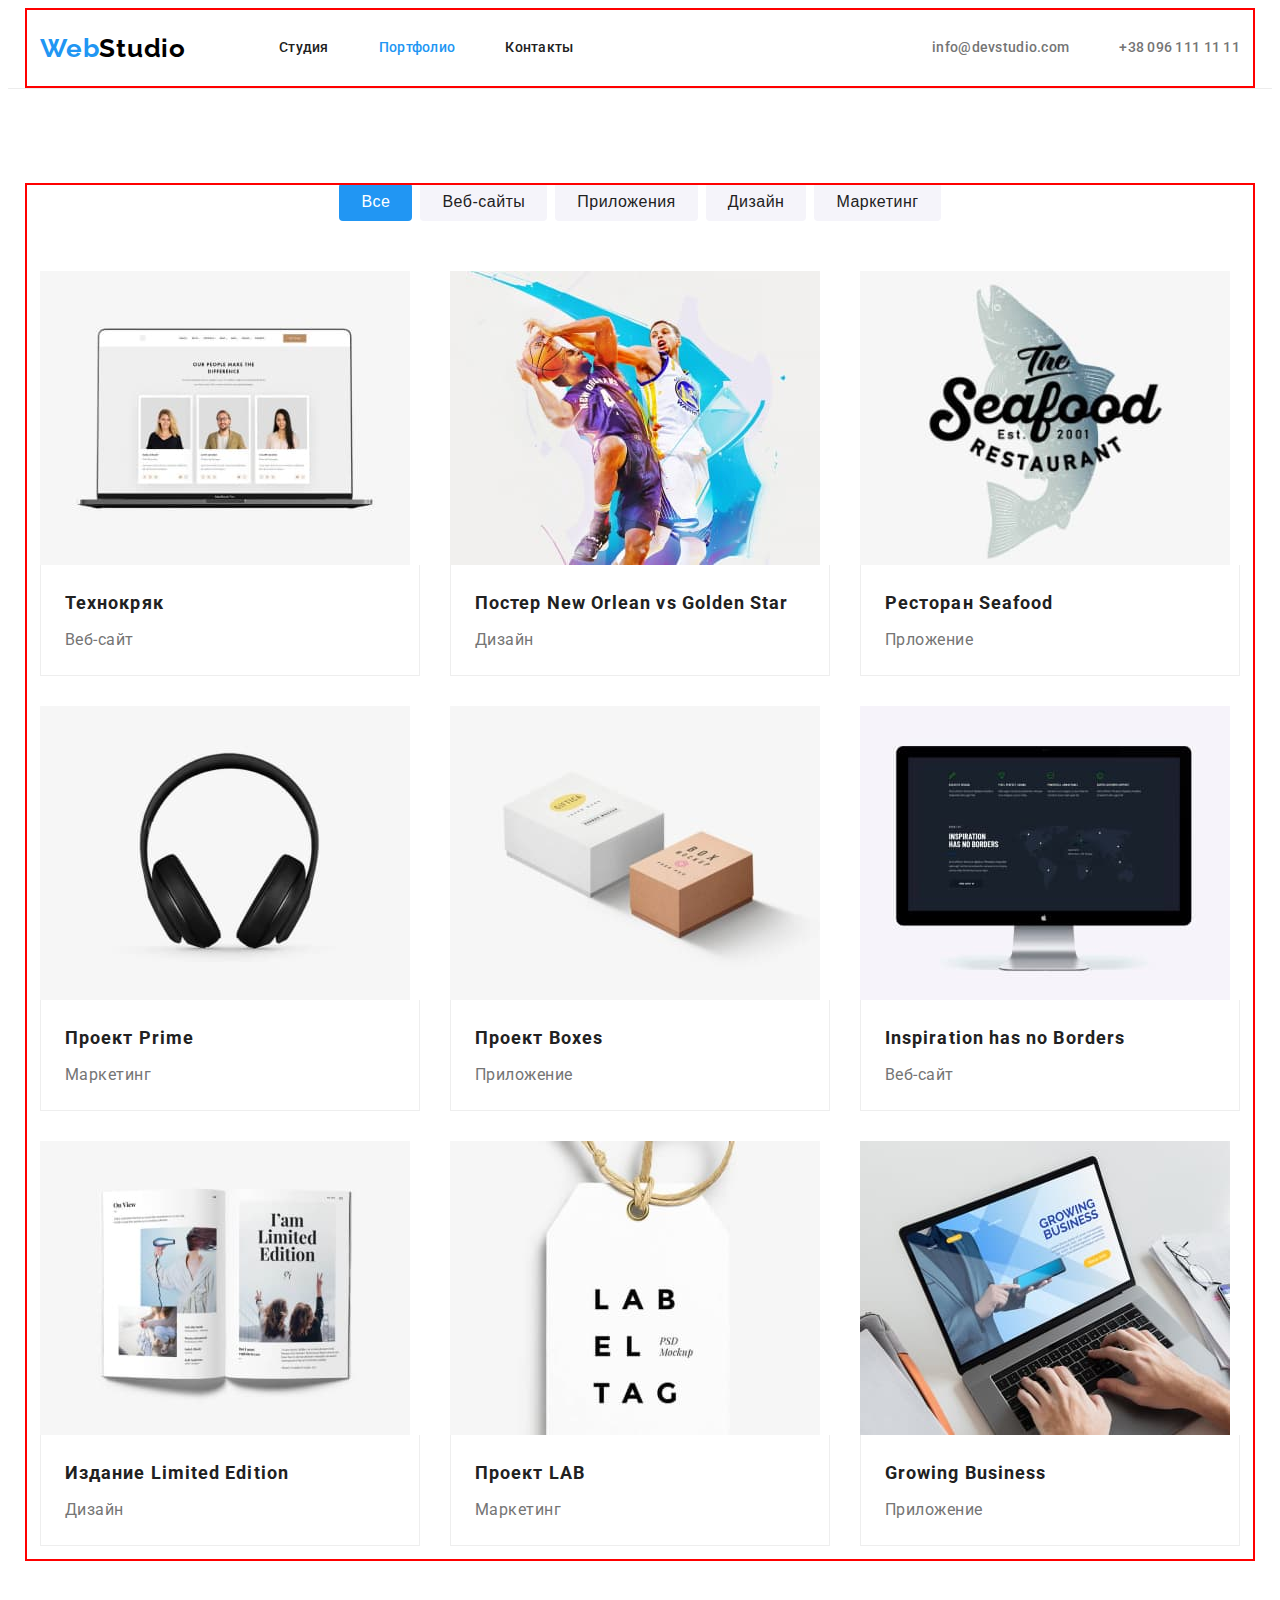
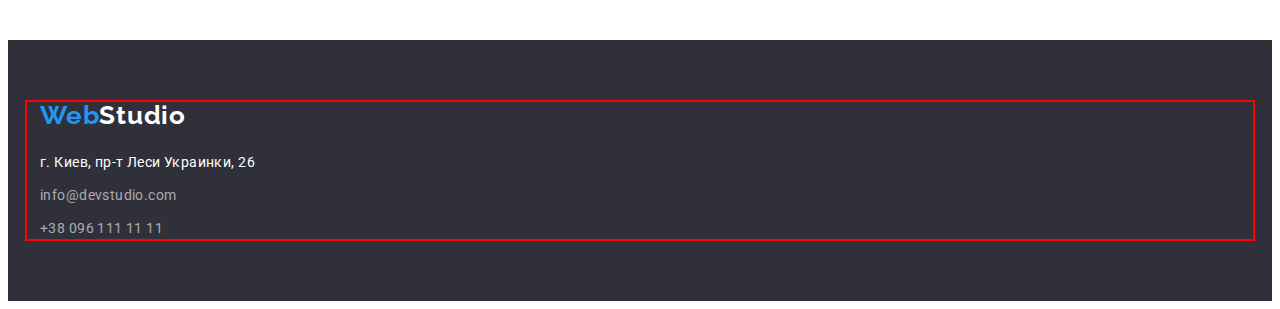
==== portfolio.html @ 1b269baf "hw 4" ====
<!DOCTYPE html>
<html lang="ru">
<head>
    <meta charset="UTF-8">
    <meta http-equiv="X-UA-Compatible" content="IE=edge">
    <meta name="viewport" content="width=device-width, initial-scale=1.0">
    <link rel="preconnect" href="https://fonts.googleapis.com">
    <link rel="preconnect" href="https://fonts.gstatic.com" crossorigin>
    <link href="https://fonts.googleapis.com/css2?family=Raleway:wght@700&family=Roboto:wght@400;500;700;900&display=swap" rel="stylesheet">
    <link
    rel="stylesheet"
    href="https://cdnjs.cloudflare.com/ajax/libs/modern-normalize/1.1.0/modern-normalize.min.css"
    integrity="sha512-wpPYUAdjBVSE4KJnH1VR1HeZfpl1ub8YT/NKx4PuQ5NmX2tKuGu6U/JRp5y+Y8XG2tV+wKQpNHVUX03MfMFn9Q=="
    crossorigin="anonymous" referrerpolicy="no-referrer"/>
    <link rel="stylesheet" href="./css/styles.css"/>
    <title>Portfolio</title>

</head>
<body>
<!--Header-Portfolio-->
    <header class="header">
        <div class="container header-container">
            <a class="logo link" href="">
                <span class="logo-web">Web</span><span class="logo-studio">Studio</span>
            </a>
            <nav class="header-nav">
                <ul class="header-list list">
                    <li class="header-item">
                        <a class="header-link link" href="./index.html">Студия</a>
                    </li>
                    <li class="header-item">
                        <a class="header-link link current" href="./portfolio.html">Портфолио</a>
                    </li>
                    <li class="header-item">
                        <a class="header-link link" href="">Контакты</a>
                    </li>
                </ul>
            </nav>
            <ul class="header-contacts list">
                <li class="header-contact-item">
                    <a class="contact-link link" href="mailto:info@devstudio.com">info@devstudio.com</a>
                </li>
                <li class="header-contact-item">
                    <a class="contact-link link" href="tel:+380961111111">+38 096 111 11 11</a>
                </li>
            </ul>
        </div>
    </header>
<!--Main-Portfolio-->
        <main class="portfolio-main">
            <section class="portfolio-project section">
            <div class="container">
                <ul class="filter-list list">
                    <li class="filter-item">
                        <button class="filter-btn current" type="button">Все</button></li>
                    <li class="filter-item">
                        <button class="filter-btn" type="button">Веб-сайты</button></li>
                    <li class="filter-item">
                        <button class="filter-btn" type="button">Приложения</button></li>
                    <li class="filter-item">
                        <button class="filter-btn" type="button">Дизайн</button></li>
                    <li class="filter-item">
                        <button class="filter-btn" type="button">Маркетинг</button></li>
                </ul>              
                       
                <ul class="projects-list card-set list">
                    <li class="project-item card-set-item">
                        <img class="portfolio-img" src="./images/portfolio/project1.jpg" alt="Технокряк" width="370" height="294">
                        <div class="portfolio-wrapper">
                            <h3 class="project-title">Технокряк</h3>
                            <p class="project-text">Веб-сайт</p>
                        </div>                        
                    </li>
                    <li class="project-item card-set-item">
                        <img class="portfolio-img" src="./images/portfolio/project2.jpg" alt="Постер New Orlean vs Golden Star" width="370" height="294">
                        <div class="portfolio-wrapper">
                            <h3 class="project-title">Постер New Orlean vs Golden Star</h3>
                            <p class="project-text">Дизайн</p>
                        </div>                        
                    </li>
                    <li class="project-item card-set-item">
                        <img class="portfolio-img" src="./images/portfolio/project3.jpg" alt="Ресторан Seafood" width="370" height="294">
                        <div class="portfolio-wrapper">
                            <h3 class="project-title">Ресторан Seafood</h3>
                            <p class="project-text">Прложение</p>
                        </div>                        
                    </li>
                    <li class="project-item card-set-item">
                        <img class="portfolio-img" src="./images/portfolio/project4.jpg" alt="Проект Prime" width="370" height="294">
                        <div class="portfolio-wrapper">
                            <h3 class="project-title">Проект Prime</h3>
                            <p class="project-text">Маркетинг</p>
                        </div>                        
                    </li>
                    <li class="project-item card-set-item">
                        <img class="portfolio-img" src="./images/portfolio/project5.jpg" alt="Проект Boxes" width="370" height="294">
                        <div class="portfolio-wrapper">
                            <h3 class="project-title">Проект Boxes</h3>
                            <p class="project-text">Приложение</p>
                        </div>                        
                    </li>
                    <li class="project-item card-set-item">
                        <img class="portfolio-img" src="./images/portfolio/project6.jpg" alt="Inspiration has no Borders" width="370" height="294">
                        <div class="portfolio-wrapper">
                            <h3 class="project-title">Inspiration has no Borders</h3>
                            <p class="project-text">Веб-сайт</p>
                        </div>                        
                    </li>
                    <li class="project-item card-set-item">
                        <img class="portfolio-img" src="./images/portfolio/project7.jpg" alt="Издание Limited Edition" width="370" height="294">
                        <div class="portfolio-wrapper">
                            <h3 class="project-title">Издание Limited Edition</h3>
                            <p class="project-text">Дизайн</p>
                        </div>                        
                    </li>
                    <li class="project-item card-set-item">
                        <img class="portfolio-img" src="./images/portfolio/project8.jpg" alt="Проект LAB" width="370" height="294">
                        <div class="portfolio-wrapper">
                            <h3 class="project-title">Проект LAB</h3>
                            <p class="project-text">Маркетинг</p>
                        </div>                        
                    </li>
                    <li class="project-item card-set-item">
                        <img class="portfolio-img" src="./images/portfolio/project9.jpg" alt="Growing Business" width="370" height="294">
                        <div class="portfolio-wrapper">
                            <h3 class="project-title">Growing Business</h3>
                            <p class="project-text">Приложение</p>
                        </div>                        
                    </li>
                  </ul>
            </div>
            </section>
        </main>
<!--Footer-->
    <footer class="footer">
        <div class="container">
            <a class="footer-logo link" href="">
                <span class="footer-logo-web">Web</span><span class="footer-logo-studio">Studio</span>
            </a>
            <address class="address">
                <ul class="contacts">
                    <li class="address-item">г. Киев, пр-т Леси Украинки, 26</li>
                    <li class="address-item"><a class="address-link link" href="mailto:info@devstudio.com">info@devstudio.com</a></li>
                    <li class="address-item"><a class="address-link link" href="tel:+380961111111">+38 096 111 11 11</a></li>
                </ul>
            </address>
        </div>
    </footer>
    
</body>
</html>
---- css/styles.css ----
:root {
    --text-color:#212121;
    --secondry-text-color: #757575;
    --link-text-color: #2196F3;

    --item: 3;
    --indent: 30px;
}


body {
    font-family: 'Roboto', sans-serif;
    color: var(--text-color);
}

h1, h2, h3, h4, p, ul {
    margin-top: 0;
}

p:last-child {
    margin: 0;
}

img {
    display: block;
}
.list {
    list-style: none;
    margin: 0;
    padding: 0;
}

.link {
    text-decoration: none;
    color: currentColor;
}

.section {
    padding-top: 94px;
    padding-bottom: 94px;
}
.container {
    outline: 2px solid red;
    outline-offset: -2px;
    width: 1200px;
    padding-left: 15px;
    padding-right: 15px;
    margin-left: auto;
    margin-right: auto;
}
/*сетка на флексах*/
.card-set {
    display: flex;
    flex-wrap: wrap;
    margin: calc(-1 * var(--indent)/2);    
}

.card-set-item {
    flex-basis: calc((100% - var(--indent) * var(--item)) / var(--item));

    margin: calc(var(--indent)/2)
}
/*-----------Header-----------*/

.header {
   border-bottom: 1px solid #ECECEC;
}
.header-container {
    display: flex;
    align-items: center;
}

.header-item {
    margin-right: 50px;
}
.header-item:last-child {
    margin-right: 0;
}
.header-contacts {
    display: flex;
    margin-left: auto;
}

.logo {
    font-family: 'Raleway';
    font-weight: 700;
    font-size: 26px;
    line-height: 1.19;
    letter-spacing: 0.03em;
    margin-right: 93px;
}
.logo-web {
    color: var(--link-text-color);
}
.logo-studio {
    color: #000000;
}

.header-list {
display: flex;
}

.header-link {
    font-weight: 500;
    font-size: 14px;
    line-height: 1.14;
    letter-spacing: 0.02em;
    color: var(--text-color);
    display: block;
    padding-top: 32px;
    padding-bottom: 32px;
}
.current {
    color: var(--link-text-color);
}

.header-contact-item:not(:last-child) {
    margin-right: 50px;
}

.contact-link {
    font-weight: 500;
    font-size: 14px;
    line-height: 1.14;
    letter-spacing: 0.02em;
    color: var(--secondry-text-color);
    padding-top: 32px;
    padding-bottom: 32px;
    display: block;
}
.icon-mail,
.icon-tel {
    margin-right: 10px;
    fill: var(--secondry-text-color);
    align-self: center;
}
.header-link:hover,
.contact-link:hover {
    color: var(--link-text-color);
}
.header-link:focus,
.contact-link:focus {
    color: var(--link-text-color);
}

/*-----------MAIN-----------*/
.main-title {
    padding-top: 200px;
    padding-bottom: 200px;

    background-color: #2F303A; 
}

.main-text {
    margin-left: auto;
    margin-right: auto;
    margin-bottom: 30px;
        
    font-weight: 900;
    font-size: 44px;
    line-height: 1.36;
    text-align: center;
    letter-spacing: 0.06em;
    color: #FFFFFF;
    text-transform: uppercase;
    width: 696px;
    height: 120px;
    left: 452px;
    top: 280px;
}
.btn {
    display: block;
    margin-left: auto;
    margin-right: auto;
    padding: 10px 32px;

    font-family: inherit;
    font-weight: 700;
    font-size: 16px;
    line-height: 1.88;
    letter-spacing: 0.06em;    
    color: #FFFFFF;
    background-color: #2196F3;
    box-shadow: 0px 4px 4px rgba(0, 0, 0, 0.15);
    border-radius: 4px;
    border: none;
    cursor: pointer;
    
}    
.btn:hover {
    color: #FFFFFF;
    background-color: #188CE8;
}
.btn:focus {
    color: #FFFFFF;
    background-color: #188CE8;
}
.overlay {
    max-width: 1600px;
    height: 600px;
    margin-left: auto;
    margin-right: auto;
    background-image: linear-gradient(to right,
        rgba(47, 48, 58, 0.4),
        rgba(47, 48, 58, 0.4)), url(../images/headerImg.jpg);
    background-repeat: no-repeat;
    background-position: center;
    background-size: cover;
    background-color: #2F303A;
}
 /*Преимущества*/
.benefits {
    padding-bottom: 47px;
}
.benefits-list {
     --item: 4;
}
/*.benefits-icon::before {
   display: block;
   content: "";
   width: 270px;
   height: 120px;
   left: 215px;
   top: 774px;
   background-repeat: no-repeat;
   background-size: contain;
   background-position: center;
   background-color: #F5F4FA;
   border-radius: 4px;
   
}
.benefits-icon:nth-child(1)::before{
background-image: url(../images/icon.svg/antenna\ 1.svg);
}
.benefits-icon:nth-child(2)::before{
    background-image: url(../images/icon.svg/clock\ 1.svg);
}
.benefits-icon:nth-child(3)::before{
background-image: url(../images/icon.svg/diagram\ 1.svg);
}
.benefits-icon:nth-child(4)::before{
    background-image: url(../images/icon.svg/astronaut\ 1.svg);
}*/


.feature {
    font-weight: 700;
    font-size: 14px;
    line-height: 1.14;
    letter-spacing: 0.03em;
    color: var(--text-color);
    text-transform: uppercase;
    margin-top: 30px;
}

.feature-item {
    font-size: 14px;
    line-height: 1.71;
    letter-spacing: 0.03em;
    color: var(--secondry-text-color);
}
/*Чем мы занимаемся*/
.features {
    padding-top: 47px;
}
.cards {
    font-weight: 700;
    font-size: 36px;
    line-height: 1.17;
    text-align: center;
    letter-spacing: 0.03em;
    color: var(--text-color);
}
.card-set-item {
    list-style: none;
}
/*Наша команда*/
.main-team {
    background-color: #F5F4FA;
}
.team {
    font-weight: 700;
    font-size: 36px;
    line-height: 1.17;
    text-align: center;
    letter-spacing: 0.03em;
    color: var(--text-color);
}
.team-list {
    --item: 4;
}
.team-item {
    list-style: none;
}
.team-item {
    box-shadow: 0px 1px 3px rgba(0, 0, 0, 0.12), 0px 1px 1px rgba(0, 0, 0, 0.14), 0px 2px 1px rgba(0, 0, 0, 0.2);
}
.team-wrapper {
    padding: 30px 10px;
    background-color: #FFFFFF;
}
.team-name {
    font-weight: 500;
    font-size: 16px;
    line-height: 1.19;
    text-align: center;
    letter-spacing: 0.03em;
    color: var(--text-color);
    
    margin-bottom: 10px;

}
.team-position {
    font-size: 16px;
    line-height: 1.19;
    text-align: center;
    letter-spacing: 0.03em;
    color: var(--secondry-text-color);
}
.icon-list {
    display: flex;
    margin-bottom: 30px;
    margin-left: 32px;
    margin-right: 32px;
}
.icon-list .icon-item + .icon-item {
    margin-left: 10px;
}
.icon-link {
    display: flex;
    justify-content: center;
    align-items: center;
    width: 44px;
    height: 44px;
    background-color: #FFFFFF;
    border-radius: 50%;
    transition: background-color 250ms cubic-bezier(0.4, 0, 0.2, 1),
            color 250ms cubic-bezier(0.4, 0, 0.2, 1);
}
.icon-link:hover {
    background-color: var(--link-text-color);
}
.team-icon {
    width: 20px;
    height: 20px;
    fill: #afb1b8;
}
/*Постоянные клиенты*/
.clients {
    padding-top: 94px;
    padding-bottom: 94px;
}
.client-link {
    display: flex;
    justify-content: center;
    align-items: center;
    width: 170px;
    height: 92px;
    border: 1px solid #afb1b8;
    border-radius: 4px;
    transition: color 250ms cubic-bezier(0.4, 0, 0.2, 1);
}
.client-link:hover {
    border: 1px solid var(--link-text-color);
}
.client-logo {
    width: 106px;
    height: 60px;
    fill: #afb1b8;
}

 /*-----------FOOTER-----------*/
.footer {
    background: #2F303A;
    padding-top: 60px;
    padding-bottom: 60px;
}
.footer-logo {
    font-family: 'Raleway';
    font-weight: 700;
    font-size: 26px;
    line-height: 1.19;
    letter-spacing: 0.03em;
}
.footer-logo-web {
    color: var(--link-text-color)
}
.footer-logo-studio {
    color: #FFFFFF;
}
.address {
    margin-top: 20px;
    font-size: 14px;
    line-height: 1.71;
    letter-spacing: 0.03em;
    color: #FFFFFF;
    font-style: normal;
}
.contacts {
    margin: 0;
    padding: 0;
}
.address-link {
    font-weight: 400;
    font-size: 14px;
    line-height: 1.71;
    letter-spacing: 0.03em;
    color: rgba(255, 255, 255, 0.6);    
}
.address-link:hover {
    color: var(--link-text-color);
}
.address-link:focus {
    color: var(--link-text-color)
}
.address-item {
    list-style: none;
}
.address-item:not(:last-child) {
    margin-bottom: 9px;
}
.join-title {
    margin-bottom: 20px;
    font-weight: 700;
    font-size: 14px;
    line-height: 1.14;
    text-transform: uppercase;
    color: #FFFFFF
}
.social {
    display: flex;
}
.social-link {
    display: flex;
    justify-content: center;
    align-items: center;
    width: 44px;
    height: 44px;
    background-color: rgba(255, 255, 255, 0.1);
    border-radius: 50%;
    transition: background-color 250ms cubic-bezier(0.4, 0, 0.2, 1),
        color 250ms cubic-bezier(0.4, 0, 0.2, 1);
}
.social-link:hover {
    background-color: var(--link-text-color);
}
.social-icon {
    width: 20px;
    height: 20px;
    fill: #FFFFFF;
}
 /*-----------Main-Portfolio-----------*/
 .filter-list {
     display: flex;
     justify-content: center;
     margin-bottom: 50px;
 }
 .filter-item:not(:last-child) {
     margin-right: 8px;
 }
    
 .filter-btn {
    padding: 6px 22px;
    font-weight: 500;
    font-size: 16px;
    line-height: 1.62;
    text-align: center;
    letter-spacing: 0.03em;
    color: #212121;
    background-color: #F5F4FA;
    
    border: none;
    border-radius: 4px;
    cursor: pointer;
 }
 .filter-btn:hover, 
 .filter-btn:focus {
    color: #FFFFFF;
    background-color: #2196F3;
    box-shadow: 0px 3px 1px rgba(0, 0, 0, 0.1), 0px 1px 2px rgba(0, 0, 0, 0.08),
            0px 2px 2px rgba(0, 0, 0, 0.12);
 }
  .filter-btn.current {
    color: #FFFFFF;
    background-color: #2196F3;
 }
 .project-item {
    list-style: none;
 }
 .portfolio-wrapper {
     padding: 20px 24px;
     border: 1px solid #EEEEEE;
     border-top: none;
 }

 .project-title {
    font-weight: 700;
    font-size: 18px;
    line-height: 2;
    letter-spacing: 0.06em;
    color: var(--text-color);
    margin-bottom: 4px;
 }
 .project-text {
    font-size: 16px;
    line-height: 1.88;
    letter-spacing: 0.03em;
    color: var(--secondry-text-color)
 }
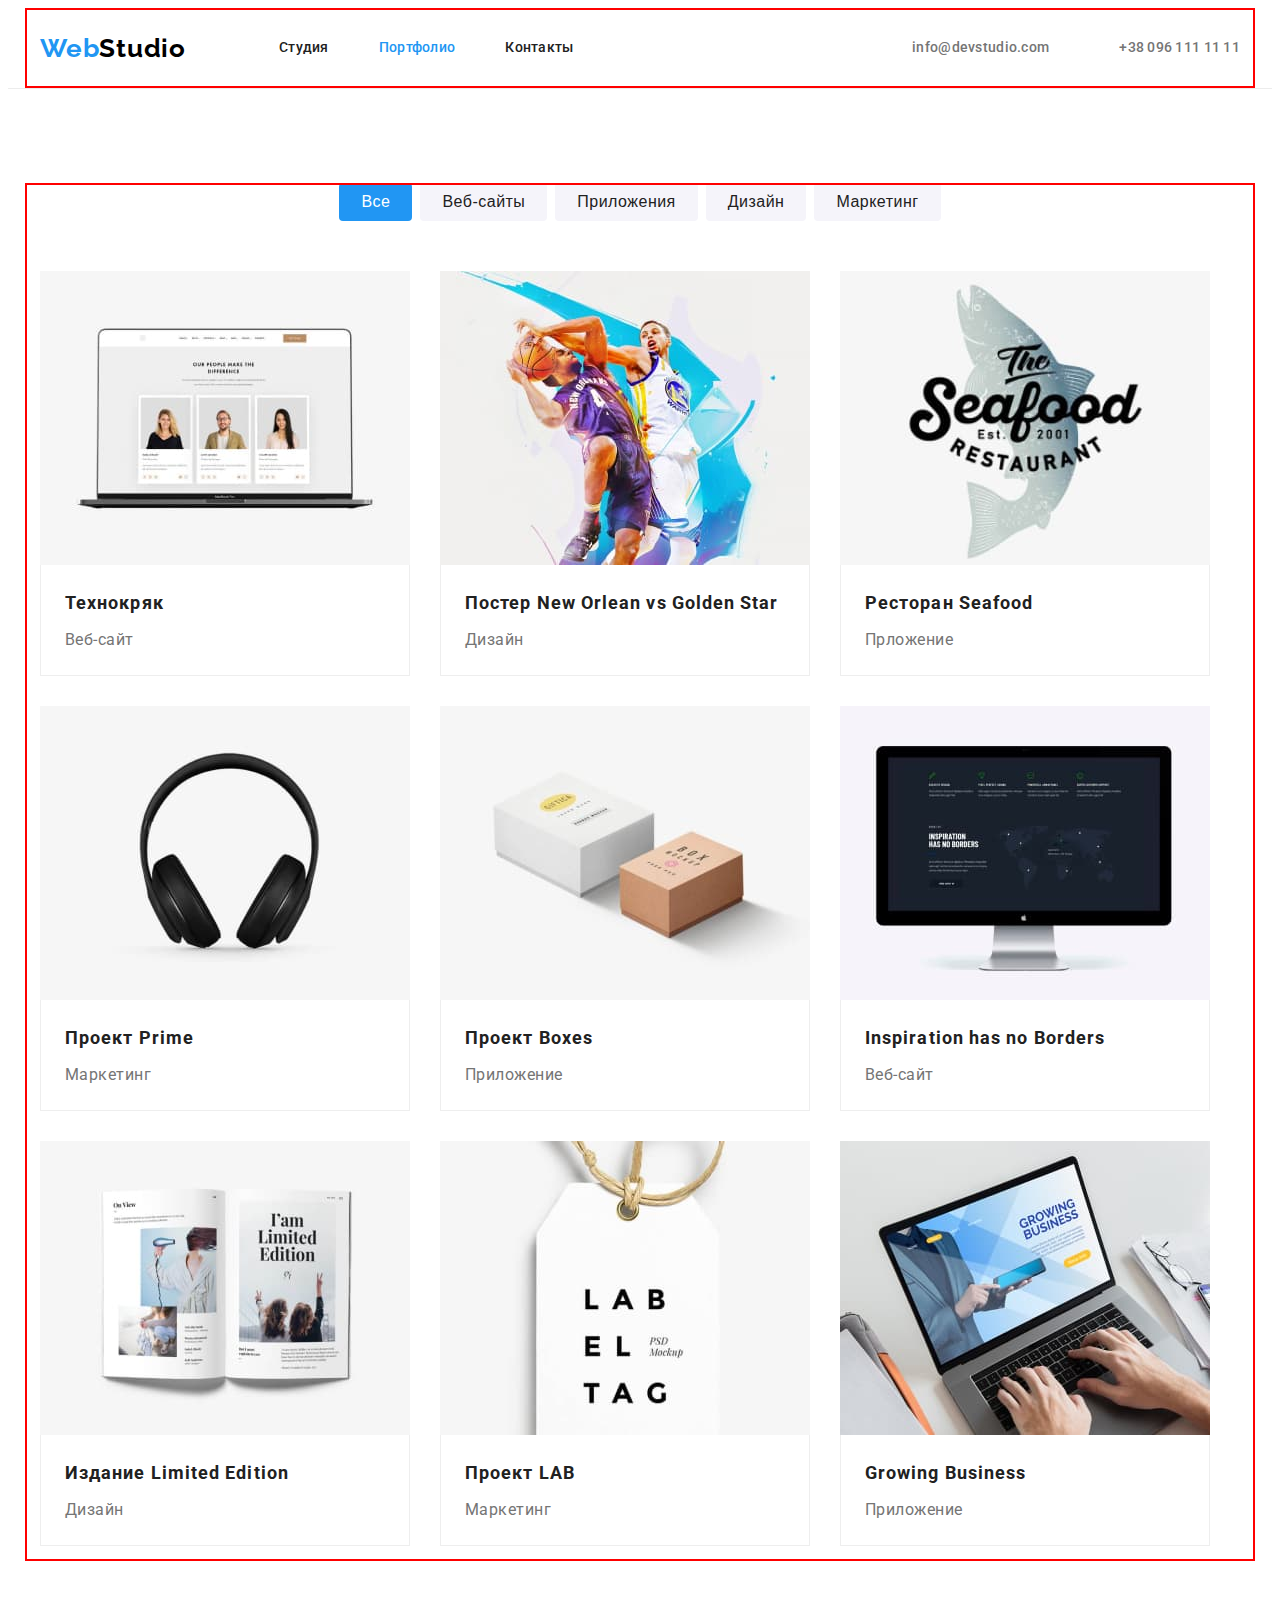
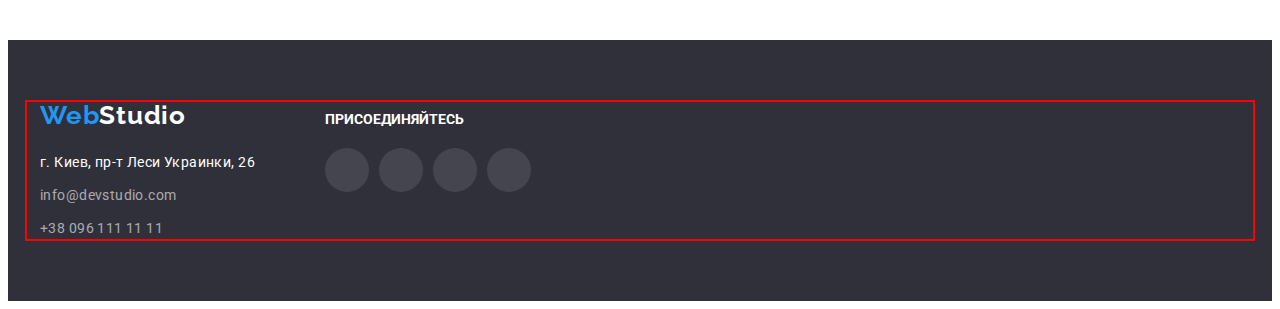
==== commit 5a7f0473: "внесені зміни дз 4" ====
--- a/portfolio.html
+++ b/portfolio.html
@@ -38,10 +38,18 @@
             </nav>
             <ul class="header-contacts list">
                 <li class="header-contact-item">
-                    <a class="contact-link link" href="mailto:info@devstudio.com">info@devstudio.com</a>
+                    <a class="contact-link  link" href="mailto:info@devstudio.com">
+                        <svg class="icon-mail" width="16" height="12">
+                            <use href="./images/icons.svg#icon-envelope"></use>
+                        </svg>
+                        info@devstudio.com</a>
                 </li>
                 <li class="header-contact-item">
-                    <a class="contact-link link" href="tel:+380961111111">+38 096 111 11 11</a>
+                    <a class="contact-link link  " href="tel:+380961111111">
+                        <svg class="icon-tel" width="10" height="16">
+                            <use href="./images/icons.svg#icon-smartphone"></use>
+                        </svg>
+                        +38 096 111 11 11</a>
                 </li>
             </ul>
         </div>
@@ -133,17 +141,54 @@
         </main>
 <!--Footer-->
     <footer class="footer">
-        <div class="container">
-            <a class="footer-logo link" href="">
-                <span class="footer-logo-web">Web</span><span class="footer-logo-studio">Studio</span>
-            </a>
-            <address class="address">
-                <ul class="contacts">
-                    <li class="address-item">г. Киев, пр-т Леси Украинки, 26</li>
-                    <li class="address-item"><a class="address-link link" href="mailto:info@devstudio.com">info@devstudio.com</a></li>
-                    <li class="address-item"><a class="address-link link" href="tel:+380961111111">+38 096 111 11 11</a></li>
+        <div class="container container-footer">
+            <div class="container-address">
+                <a class="footer-logo link" href="">
+                    <span class="footer-logo-web">Web</span><span class="footer-logo-studio">Studio</span>
+                </a>
+                <address class="address">
+                    <ul class="contacts">
+                        <li class="address-item">г. Киев, пр-т Леси Украинки, 26</li>
+                        <li class="address-item"><a class="address-link link"
+                                href="mailto:info@devstudio.com">info@devstudio.com</a></li>
+                        <li class="address-item"><a class="address-link link" href="tel:+380961111111">+38 096 111 11 11</a>
+                        </li>
+                    </ul>
+                </address>
+            </div>
+            <div class="join">
+                <h2 class="join-title">Присоединяйтесь</h2>
+                <ul class="social list">
+                    <li class="social-item">
+                        <a class="social-link" href="">
+                            <svg>
+                                <use href="./images/icons.svg#icon-instagram"></use>
+                            </svg>
+                        </a>
+                    </li>
+                    <li class="social-item">
+                        <a class="social-link" href="">
+                            <svg>
+                                <use href="./images/icons.svg#icon-twitter"></use>
+                            </svg>
+                        </a>
+                    </li>
+                    <li class="social-item">
+                        <a class="social-link" href="">
+                            <svg>
+                                <use href="./images/icons.svg#icon-facebook"></use>
+                            </svg>
+                        </a>
+                    </li>
+                    <li class="social-item">
+                        <a class="social-link" href="">
+                            <svg>
+                                <use href="./images/icons.svg#icon-linkedin"></use>
+                            </svg>
+                        </a>
+                    </li>
                 </ul>
-            </address>
+            </div>
         </div>
     </footer>
     
--- a/css/styles.css
+++ b/css/styles.css
@@ -50,6 +50,7 @@
 }
 /*сетка на флексах*/
 .card-set {
+    --item: 6;
     display: flex;
     flex-wrap: wrap;
     margin: calc(-1 * var(--indent)/2);    
@@ -126,13 +127,13 @@
     color: var(--secondry-text-color);
     padding-top: 32px;
     padding-bottom: 32px;
-    display: block;
+    display: flex;
+    align-items: center;
 }
 .icon-mail,
 .icon-tel {
     margin-right: 10px;
-    fill: var(--secondry-text-color);
-    align-self: center;
+    fill: currentColor;
 }
 .header-link:hover,
 .contact-link:hover {
@@ -215,33 +216,18 @@
 .benefits-list {
      --item: 4;
 }
-/*.benefits-icon::before {
-   display: block;
-   content: "";
+.benefits-rectangle {
+   display: flex;
+   align-items: center;
+   justify-content: center;
    width: 270px;
    height: 120px;
    left: 215px;
    top: 774px;
-   background-repeat: no-repeat;
-   background-size: contain;
-   background-position: center;
    background-color: #F5F4FA;
    border-radius: 4px;
    
 }
-.benefits-icon:nth-child(1)::before{
-background-image: url(../images/icon.svg/antenna\ 1.svg);
-}
-.benefits-icon:nth-child(2)::before{
-    background-image: url(../images/icon.svg/clock\ 1.svg);
-}
-.benefits-icon:nth-child(3)::before{
-background-image: url(../images/icon.svg/diagram\ 1.svg);
-}
-.benefits-icon:nth-child(4)::before{
-    background-image: url(../images/icon.svg/astronaut\ 1.svg);
-}*/
-
 
 .feature {
     font-weight: 700;
@@ -319,9 +305,8 @@
 }
 .icon-list {
     display: flex;
-    margin-bottom: 30px;
-    margin-left: 32px;
-    margin-right: 32px;
+    align-items: center;
+    justify-content: center;
 }
 .icon-list .icon-item + .icon-item {
     margin-left: 10px;
@@ -339,17 +324,19 @@
 }
 .icon-link:hover {
     background-color: var(--link-text-color);
+    color: #FFFFFF;
 }
 .team-icon {
     width: 20px;
     height: 20px;
-    fill: #afb1b8;
+    fill: currentColor;
 }
 /*Постоянные клиенты*/
 .clients {
     padding-top: 94px;
     padding-bottom: 94px;
 }
+
 .client-link {
     display: flex;
     justify-content: center;
@@ -374,6 +361,11 @@
     background: #2F303A;
     padding-top: 60px;
     padding-bottom: 60px;
+    
+}
+.container-footer {
+    display: flex;
+    align-items: baseline;
 }
 .footer-logo {
     font-family: 'Raleway';
@@ -419,6 +411,12 @@
 .address-item:not(:last-child) {
     margin-bottom: 9px;
 }
+.join {
+    align-items: baseline;
+    margin-left: 70px;
+
+    
+}
 .join-title {
     margin-bottom: 20px;
     font-weight: 700;
@@ -429,6 +427,11 @@
 }
 .social {
     display: flex;
+    align-items: center;
+    margin-right: 70px;
+}
+.social .social-item+.social-item {
+    margin-left: 10px;
 }
 .social-link {
     display: flex;
@@ -477,16 +480,16 @@
  .filter-btn:focus {
     color: #FFFFFF;
     background-color: #2196F3;
-    box-shadow: 0px 3px 1px rgba(0, 0, 0, 0.1), 0px 1px 2px rgba(0, 0, 0, 0.08),
-            0px 2px 2px rgba(0, 0, 0, 0.12);
+    box-shadow: 0px 4px 4px rgba(0, 0, 0, 0.25);
  }
   .filter-btn.current {
     color: #FFFFFF;
     background-color: #2196F3;
  }
- .project-item {
-    list-style: none;
- }
+.project-item:hover,
+.project-item:focus {
+    box-shadow: 0px 1px 1px rgba(0, 0, 0, 0.12), 0px 4px 4px rgba(0, 0, 0, 0.06), 1px 4px 6px rgba(0, 0, 0, 0.16);
+}
  .portfolio-wrapper {
      padding: 20px 24px;
      border: 1px solid #EEEEEE;
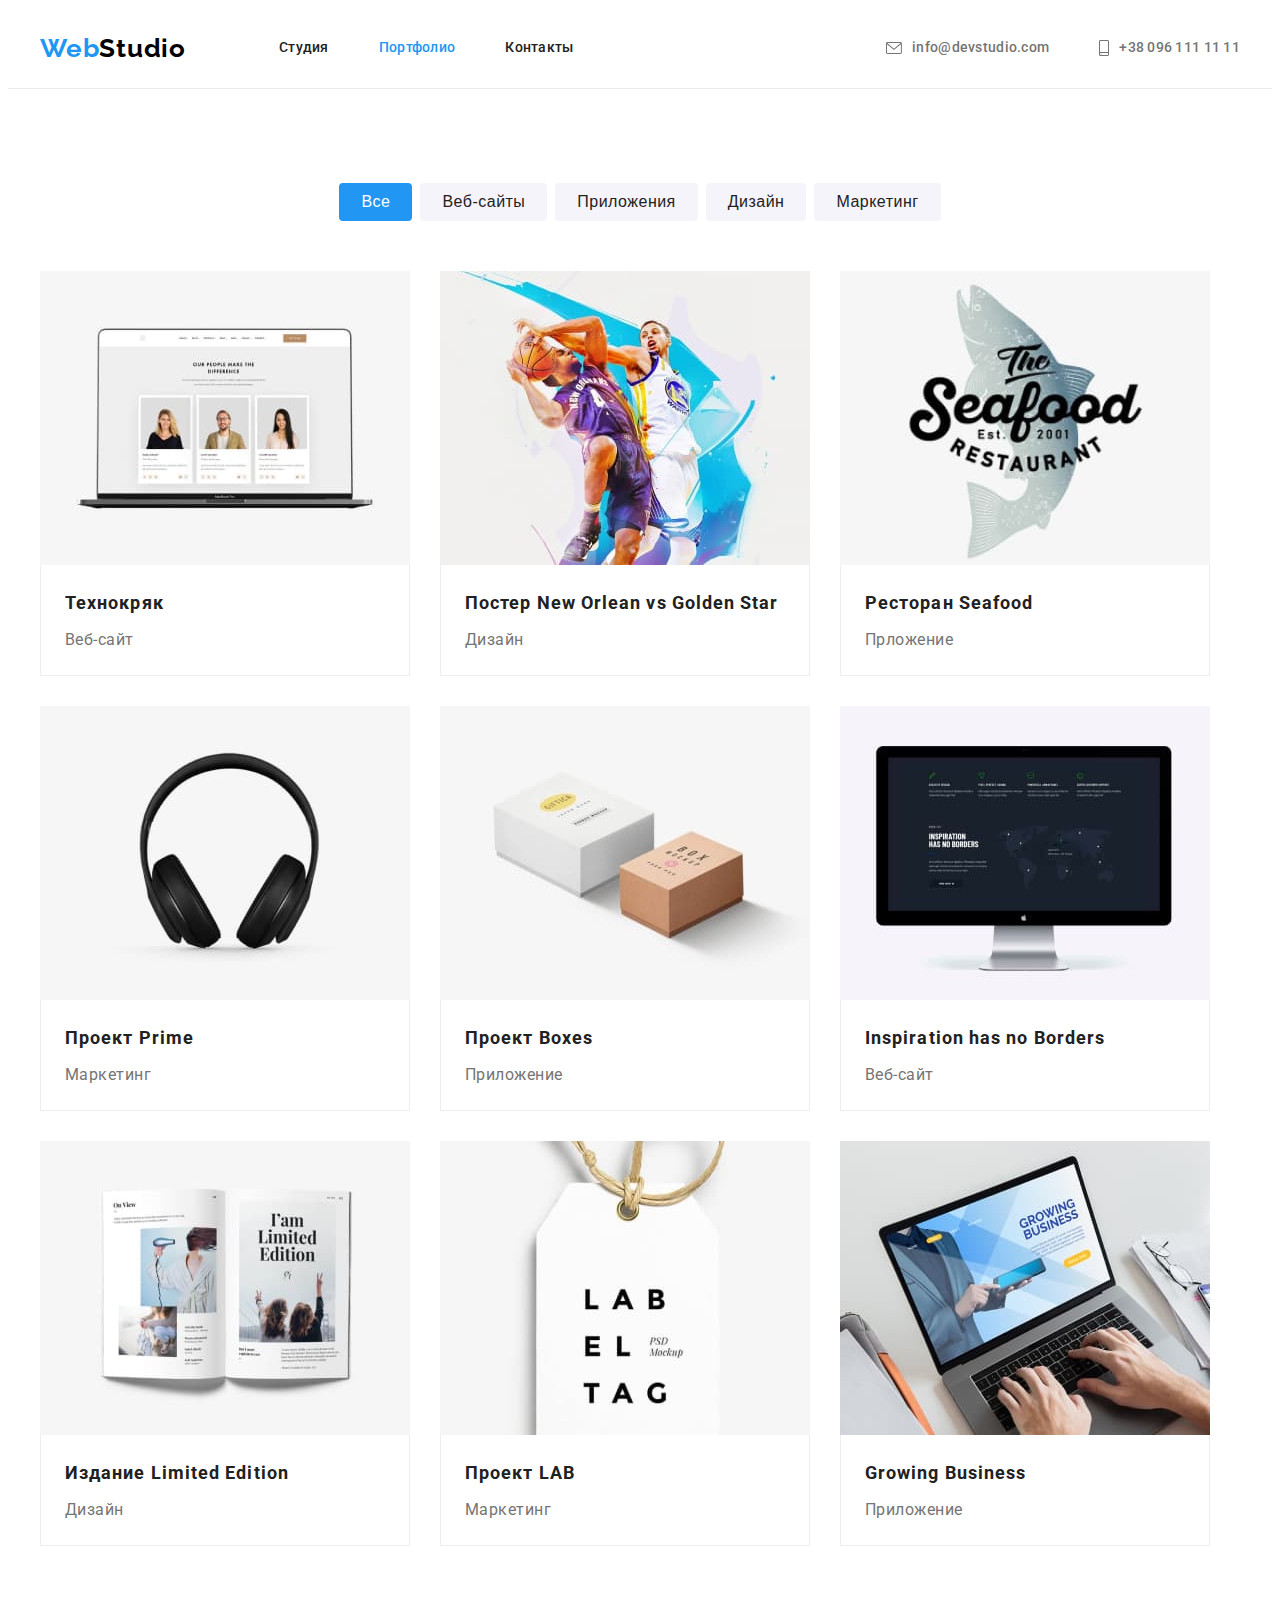
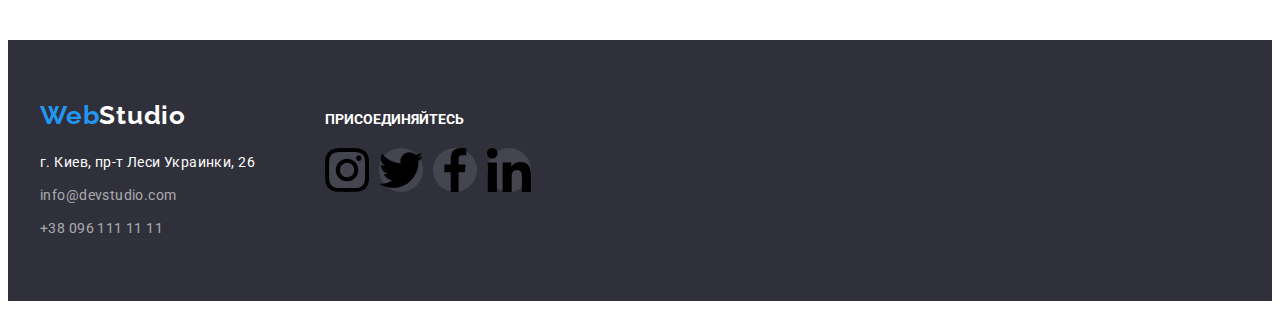
==== commit 5a445538: "chenged portfolio" ====
--- a/portfolio.html
+++ b/portfolio.html
@@ -40,14 +40,14 @@
                 <li class="header-contact-item">
                     <a class="contact-link  link" href="mailto:info@devstudio.com">
                         <svg class="icon-mail" width="16" height="12">
-                            <use href="./images/icons.svg#icon-envelope"></use>
+                            <use href="./images/icons.svg#envelope"></use>
                         </svg>
                         info@devstudio.com</a>
                 </li>
                 <li class="header-contact-item">
                     <a class="contact-link link  " href="tel:+380961111111">
                         <svg class="icon-tel" width="10" height="16">
-                            <use href="./images/icons.svg#icon-smartphone"></use>
+                            <use href="./images/icons.svg#smartphone"></use>
                         </svg>
                         +38 096 111 11 11</a>
                 </li>
@@ -162,28 +162,28 @@
                     <li class="social-item">
                         <a class="social-link" href="">
                             <svg>
-                                <use href="./images/icons.svg#icon-instagram"></use>
+                                <use href="./images/icons.svg#instagram"></use>
                             </svg>
                         </a>
                     </li>
                     <li class="social-item">
                         <a class="social-link" href="">
                             <svg>
-                                <use href="./images/icons.svg#icon-twitter"></use>
+                                <use href="./images/icons.svg#twitter"></use>
                             </svg>
                         </a>
                     </li>
                     <li class="social-item">
                         <a class="social-link" href="">
                             <svg>
-                                <use href="./images/icons.svg#icon-facebook"></use>
+                                <use href="./images/icons.svg#facebook"></use>
                             </svg>
                         </a>
                     </li>
                     <li class="social-item">
                         <a class="social-link" href="">
                             <svg>
-                                <use href="./images/icons.svg#icon-linkedin"></use>
+                                <use href="./images/icons.svg#linkedin"></use>
                             </svg>
                         </a>
                     </li>
--- a/css/styles.css
+++ b/css/styles.css
@@ -40,8 +40,9 @@
     padding-bottom: 94px;
 }
 .container {
-    outline: 2px solid red;
-    outline-offset: -2px;
+   /* outline: 2px solid red;
+    outline-offset: -2px;*/
+
     width: 1200px;
     padding-left: 15px;
     padding-right: 15px;
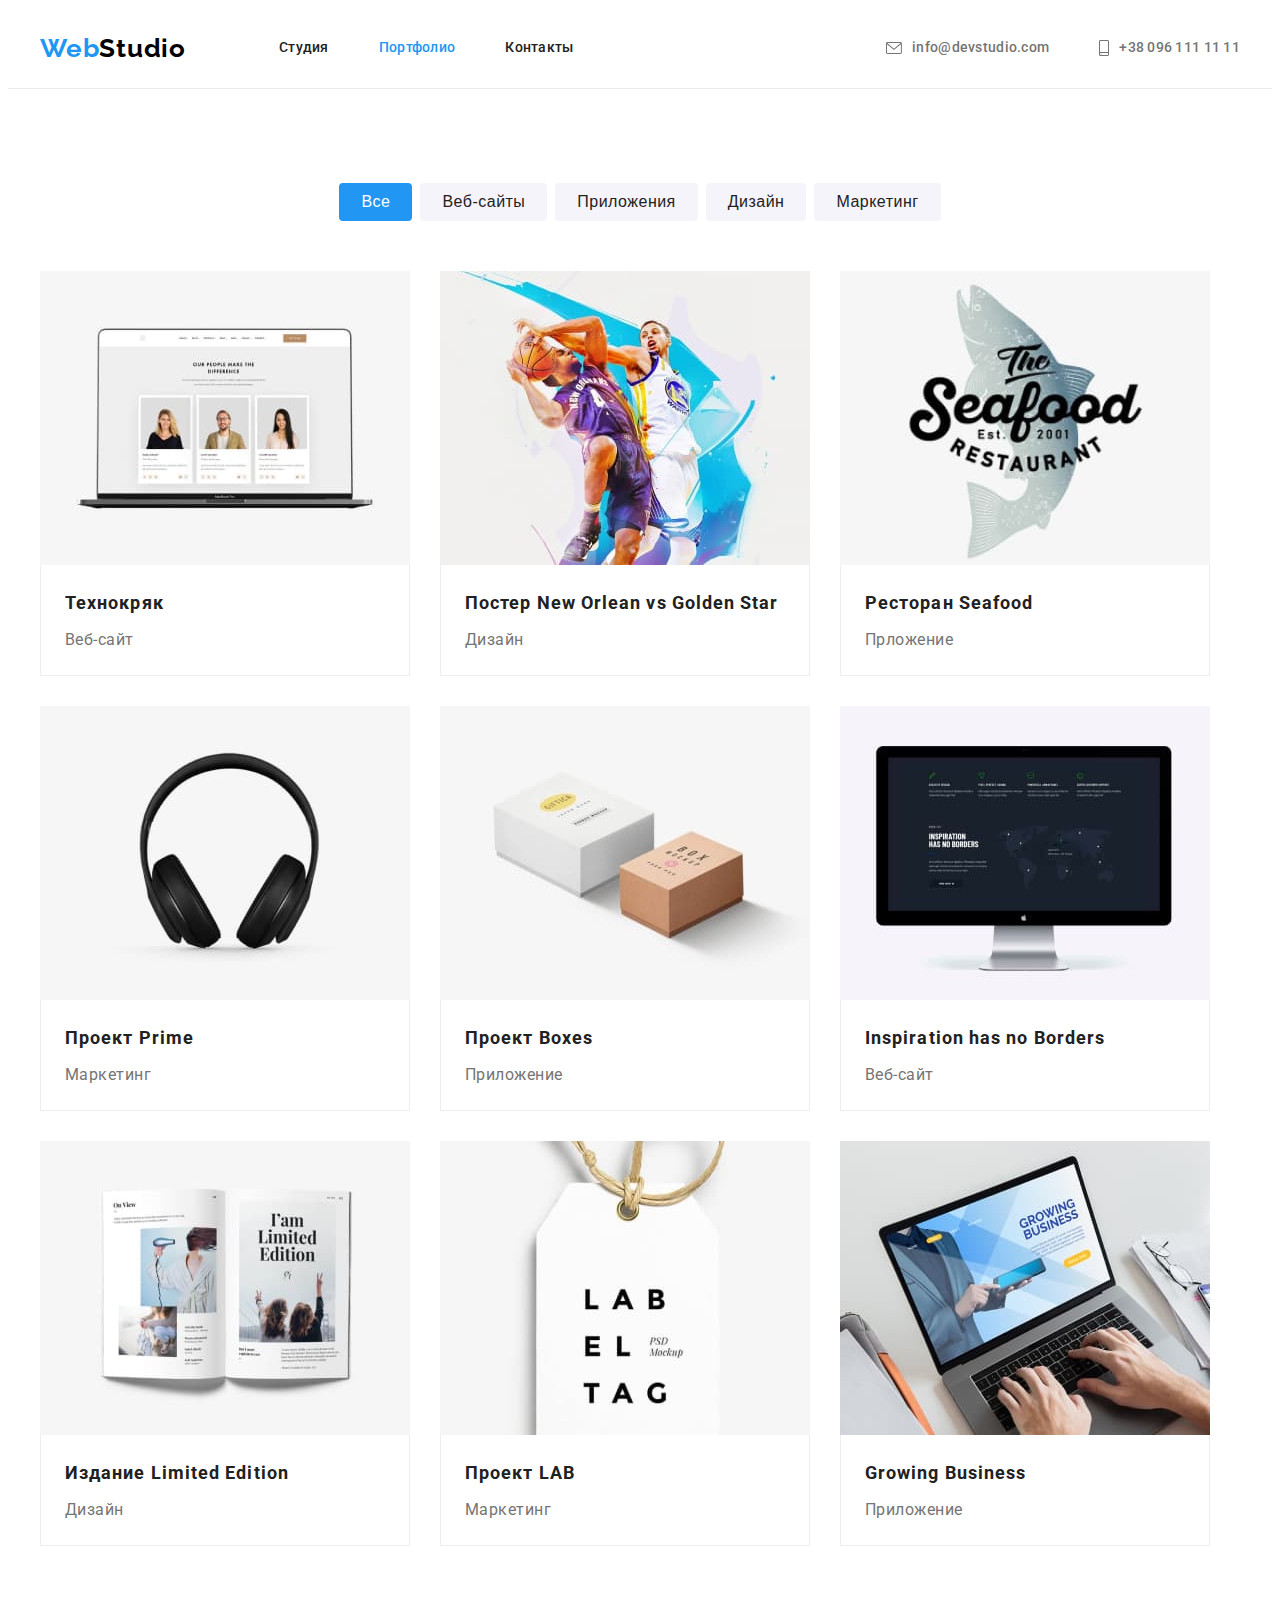
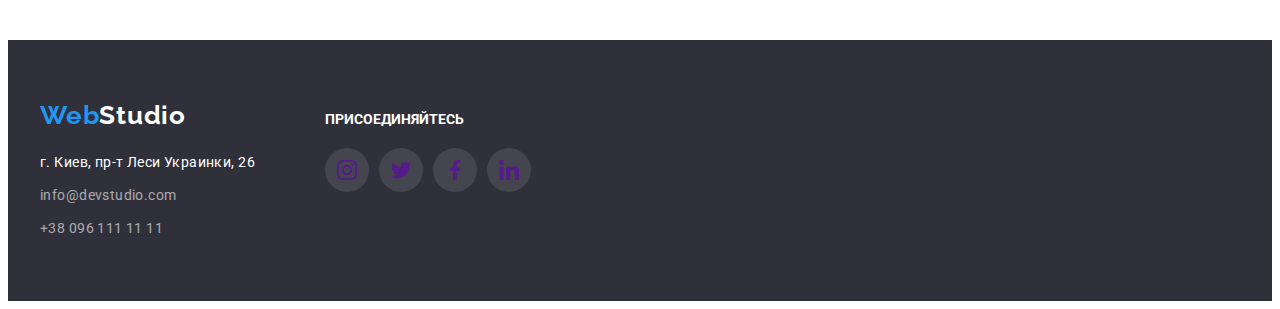
==== commit b6cf7593: "added changes" ====
--- a/portfolio.html
+++ b/portfolio.html
@@ -161,28 +161,28 @@
                 <ul class="social list">
                     <li class="social-item">
                         <a class="social-link" href="">
-                            <svg>
+                            <svg class="social-icon">
                                 <use href="./images/icons.svg#instagram"></use>
                             </svg>
                         </a>
                     </li>
                     <li class="social-item">
                         <a class="social-link" href="">
-                            <svg>
+                            <svg class="social-icon">
                                 <use href="./images/icons.svg#twitter"></use>
                             </svg>
                         </a>
                     </li>
                     <li class="social-item">
                         <a class="social-link" href="">
-                            <svg>
+                            <svg class="social-icon">
                                 <use href="./images/icons.svg#facebook"></use>
                             </svg>
                         </a>
                     </li>
                     <li class="social-item">
                         <a class="social-link" href="">
-                            <svg>
+                            <svg class="social-icon">
                                 <use href="./images/icons.svg#linkedin"></use>
                             </svg>
                         </a>
--- a/css/styles.css
+++ b/css/styles.css
@@ -350,11 +350,15 @@
 }
 .client-link:hover {
     border: 1px solid var(--link-text-color);
+    color: var(--link-text-color);
 }
 .client-logo {
     width: 106px;
     height: 60px;
-    fill: #afb1b8;
+    fill: currentColor;
+}
+.client-logo:hover {
+    fill: var(--link-text-color);
 }
 
  /*-----------FOOTER-----------*/
@@ -414,9 +418,7 @@
 }
 .join {
     align-items: baseline;
-    margin-left: 70px;
-
-    
+    margin-left: 70px;    
 }
 .join-title {
     margin-bottom: 20px;
@@ -451,7 +453,7 @@
 .social-icon {
     width: 20px;
     height: 20px;
-    fill: #FFFFFF;
+    fill: currentColor;
 }
  /*-----------Main-Portfolio-----------*/
  .filter-list {
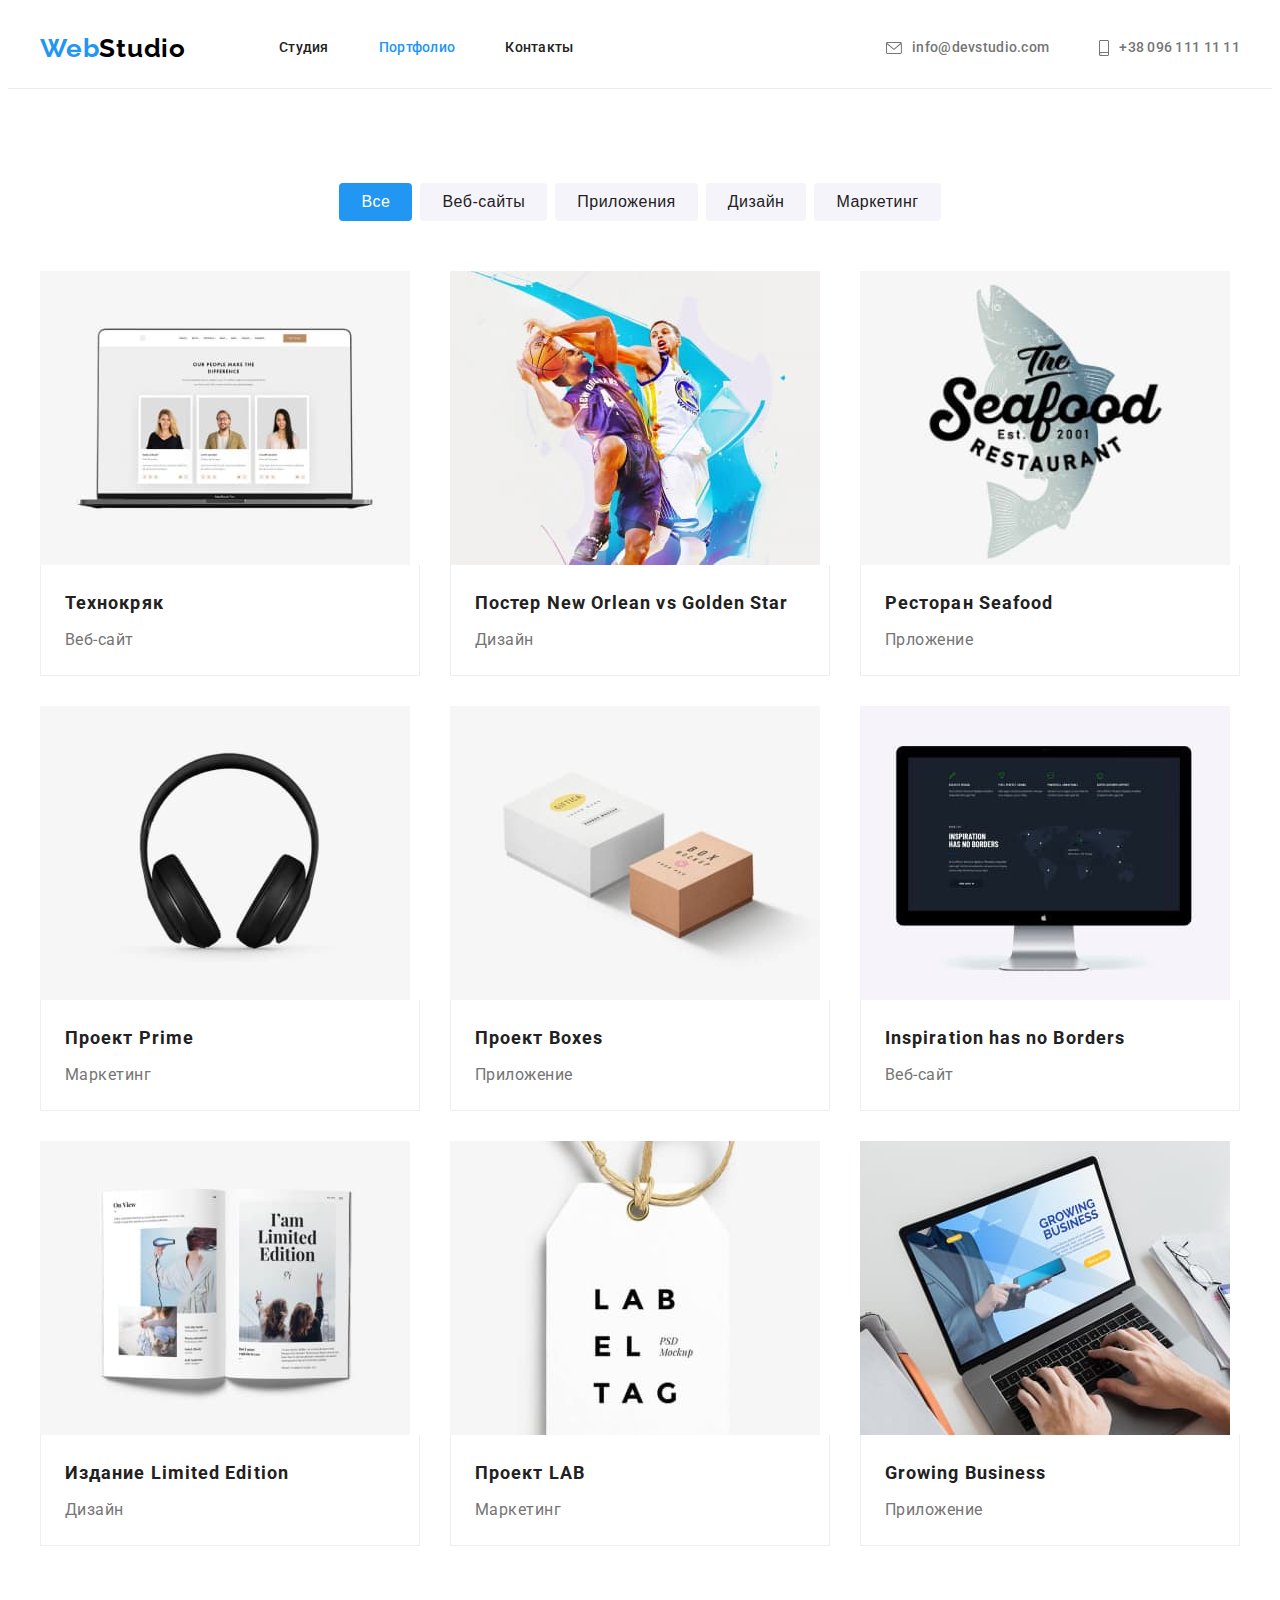
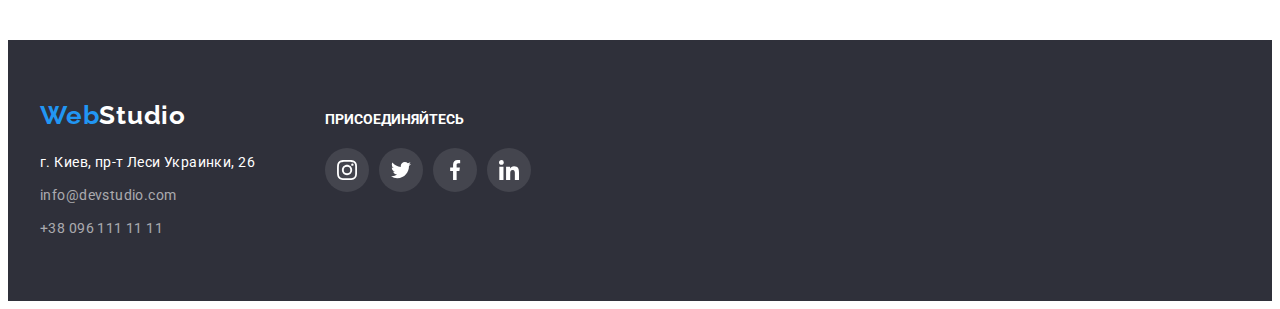
==== commit a85c00ef: "changed" ====
--- a/portfolio.html
+++ b/portfolio.html
@@ -190,7 +190,7 @@
                 </ul>
             </div>
         </div>
-    </footer>
+    </footer> 
     
 </body>
 </html>--- a/css/styles.css
+++ b/css/styles.css
@@ -51,7 +51,6 @@
 }
 /*сетка на флексах*/
 .card-set {
-    --item: 6;
     display: flex;
     flex-wrap: wrap;
     margin: calc(-1 * var(--indent)/2);    
@@ -258,9 +257,7 @@
     letter-spacing: 0.03em;
     color: var(--text-color);
 }
-.card-set-item {
-    list-style: none;
-}
+
 /*Наша команда*/
 .main-team {
     background-color: #F5F4FA;
@@ -318,6 +315,7 @@
     align-items: center;
     width: 44px;
     height: 44px;
+    color: #AFB1B8;
     background-color: #FFFFFF;
     border-radius: 50%;
     transition: background-color 250ms cubic-bezier(0.4, 0, 0.2, 1),
@@ -337,13 +335,16 @@
     padding-top: 94px;
     padding-bottom: 94px;
 }
-
+.cards-list{ 
+    --item: 6;
+}
 .client-link {
     display: flex;
     justify-content: center;
     align-items: center;
     width: 170px;
     height: 92px;
+    color: #AFB1B8;
     border: 1px solid #afb1b8;
     border-radius: 4px;
     transition: color 250ms cubic-bezier(0.4, 0, 0.2, 1);
@@ -442,6 +443,7 @@
     align-items: center;
     width: 44px;
     height: 44px;
+    color: #FFFFFF;
     background-color: rgba(255, 255, 255, 0.1);
     border-radius: 50%;
     transition: background-color 250ms cubic-bezier(0.4, 0, 0.2, 1),
@@ -489,6 +491,10 @@
     color: #FFFFFF;
     background-color: #2196F3;
  }
+
+ .projects-list  {
+    --item: 3;
+ }
 .project-item:hover,
 .project-item:focus {
     box-shadow: 0px 1px 1px rgba(0, 0, 0, 0.12), 0px 4px 4px rgba(0, 0, 0, 0.06), 1px 4px 6px rgba(0, 0, 0, 0.16);
